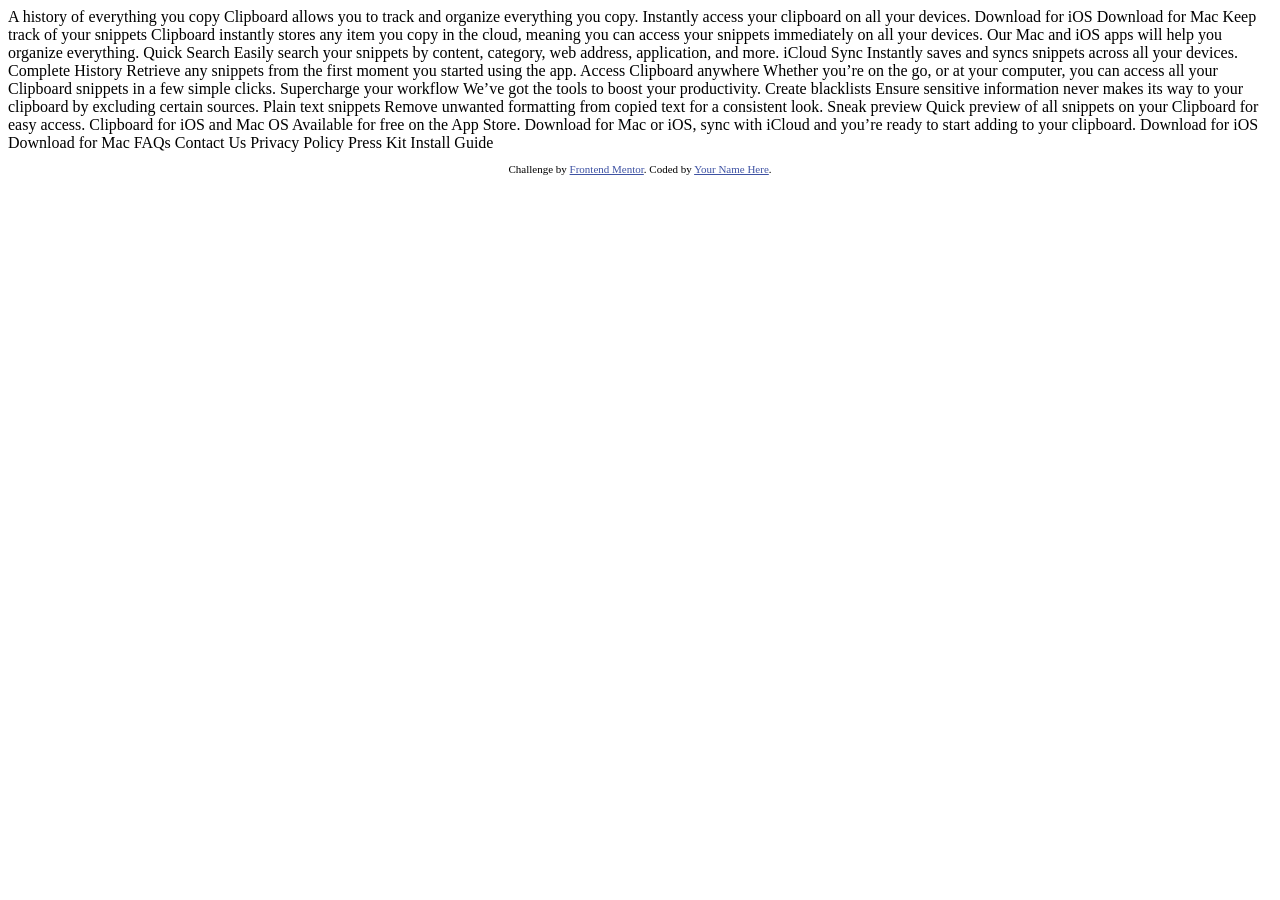
==== index.html @ 1fba63fd "Initial commit" ====
<!DOCTYPE html>
<html lang="en">

<head>
  <meta charset="UTF-8">
  <meta name="viewport" content="width=device-width, initial-scale=1.0">
  <!-- displays site properly based on user's device -->

  <link rel="icon" type="image/png" sizes="32x32" href="./images/favicon-32x32.png">

  <title>Frontend Mentor | Clipboard landing page</title>

  <!-- Feel free to remove these styles or customise in your own stylesheet 👍 -->
  <style>
    .attribution {
      font-size: 11px;
      text-align: center;
    }

    .attribution a {
      color: hsl(228, 45%, 44%);
    }
  </style>
</head>

<body>

  A history of everything you copy

  Clipboard allows you to track and organize everything you
  copy. Instantly access your clipboard on all your devices.

  Download for iOS
  Download for Mac

  Keep track of your snippets

  Clipboard instantly stores any item you copy in the cloud,
  meaning you can access your snippets immediately on all your
  devices. Our Mac and iOS apps will help you organize everything.

  Quick Search
  Easily search your snippets by content, category, web address, application, and more.


  iCloud Sync

  Instantly saves and syncs snippets across all your devices.

  Complete History

  Retrieve any snippets from the first moment you started using the app.

  Access Clipboard anywhere

  Whether you’re on the go, or at your computer, you can access all your Clipboard
  snippets in a few simple clicks.

  Supercharge your workflow

  We’ve got the tools to boost your productivity.

  Create blacklists

  Ensure sensitive information never makes its way to your clipboard by excluding certain sources.

  Plain text snippets

  Remove unwanted formatting from copied text for a consistent look.

  Sneak preview

  Quick preview of all snippets on your Clipboard for easy access.

  Clipboard for iOS and Mac OS

  Available for free on the App Store. Download for Mac or iOS, sync with iCloud
  and you’re ready to start adding to your clipboard.

  Download for iOS
  Download for Mac

  FAQs
  Contact Us
  Privacy Policy
  Press Kit
  Install Guide

  <footer>
    <p class="attribution">
      Challenge by <a href="https://www.frontendmentor.io?ref=challenge" target="_blank">Frontend Mentor</a>.
      Coded by <a href="#">Your Name Here</a>.
    </p>
  </footer>
</body>

</html>
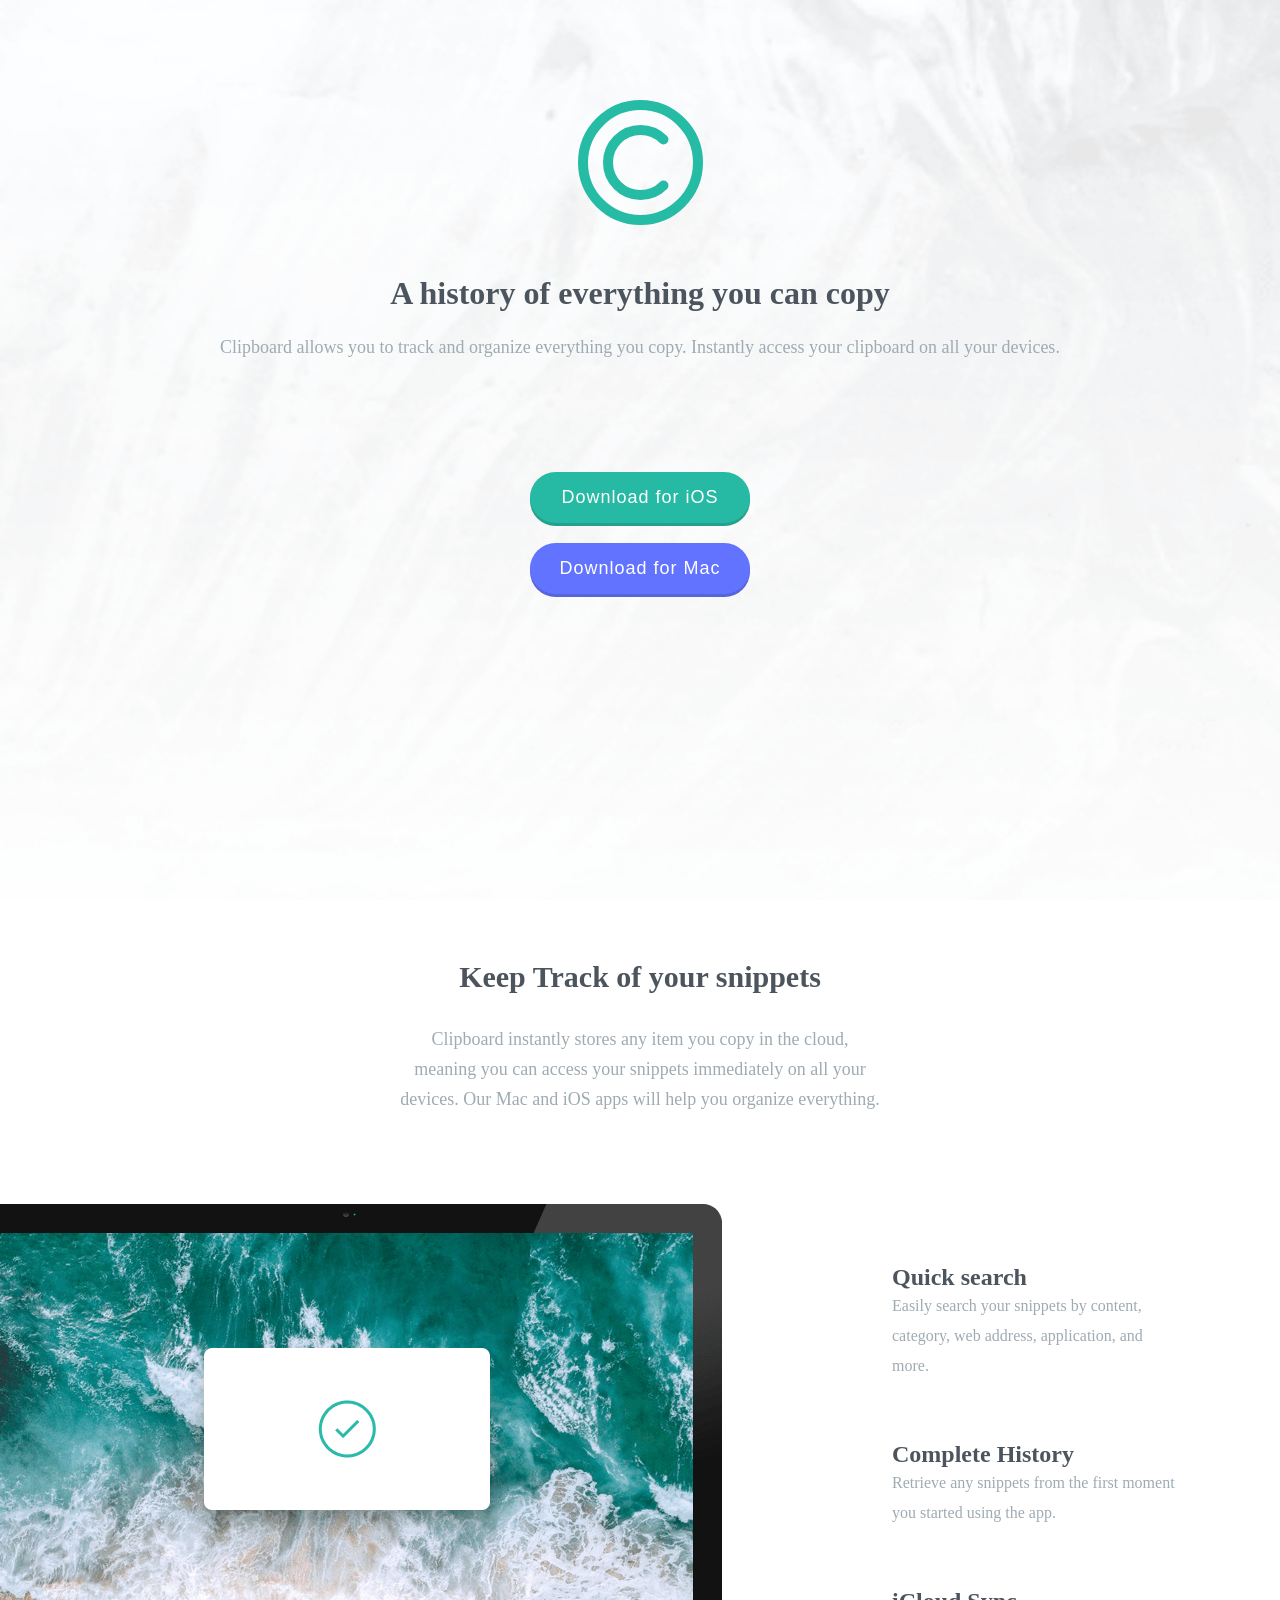
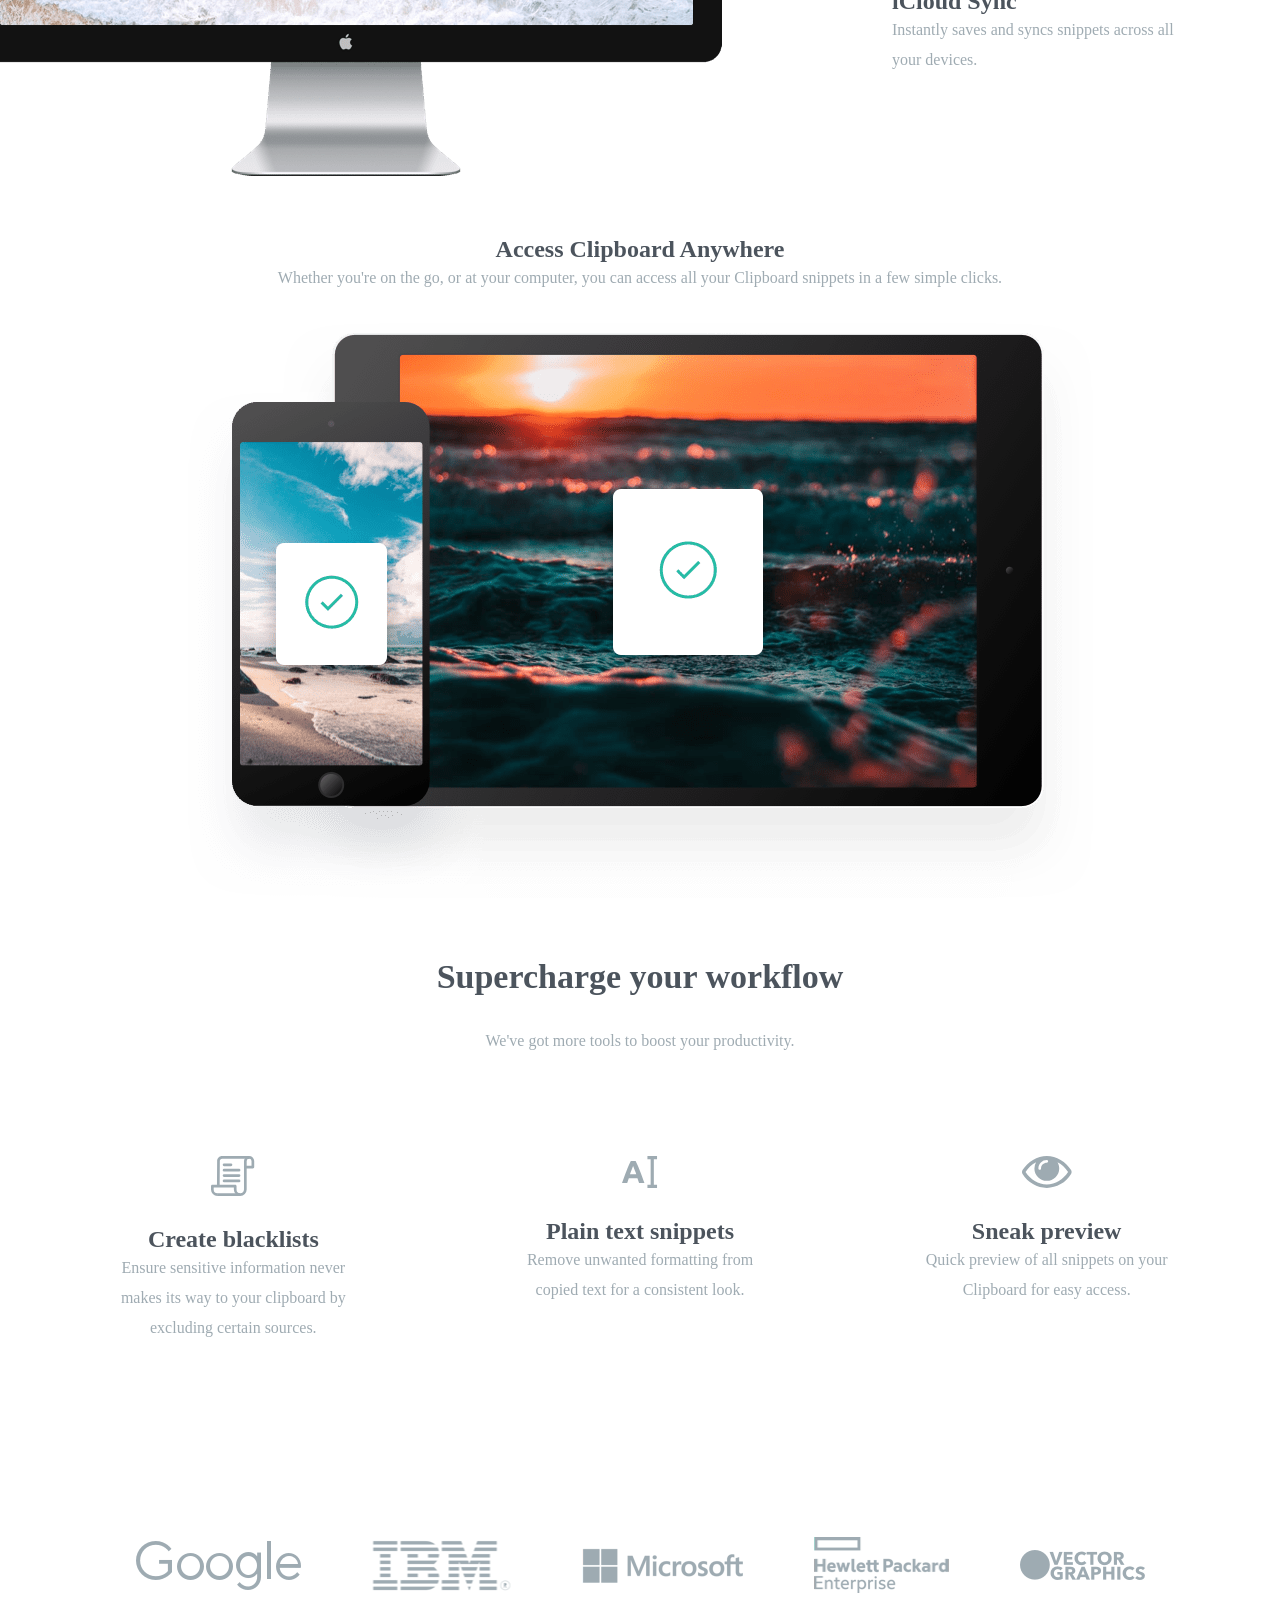
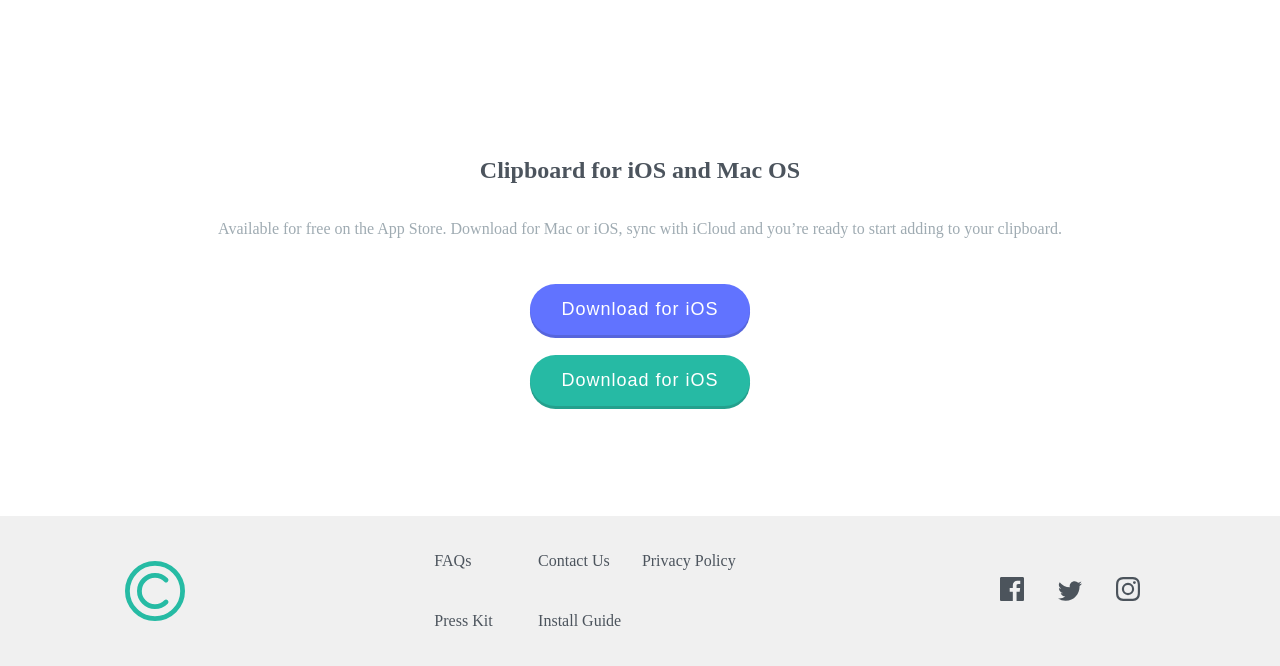
==== commit b95730e5: "Final commit" ====
--- a/index.html
+++ b/index.html
@@ -2,96 +2,122 @@
 <html lang="en">
 
 <head>
-  <meta charset="UTF-8">
-  <meta name="viewport" content="width=device-width, initial-scale=1.0">
-  <!-- displays site properly based on user's device -->
-
-  <link rel="icon" type="image/png" sizes="32x32" href="./images/favicon-32x32.png">
-
-  <title>Frontend Mentor | Clipboard landing page</title>
-
-  <!-- Feel free to remove these styles or customise in your own stylesheet 👍 -->
-  <style>
-    .attribution {
-      font-size: 11px;
-      text-align: center;
-    }
-
-    .attribution a {
-      color: hsl(228, 45%, 44%);
-    }
-  </style>
+    <meta charset="UTF-8">
+    <meta http-equiv="X-UA-Compatible" content="IE=edge">
+    <meta name="viewport" content="width=device-width, initial-scale=1.0">
+    <link rel="stylesheet" href="styles/styles.css">
+    <title>Clipboard</title>
 </head>
 
 <body>
+    <header id="header">
+        <img src="images/logo.svg" alt="" id="header-logo">
+        <h1 class="header-text" id="header-title">A history of everything you can copy</h1>
+        <p class="header-text" id="header-desc">
+            Clipboard allows you to track and organize everything you
+            copy. Instantly access your clipboard on all your devices.
+        </p>
+        <button class="download-btn" id="ios">Download for iOS</button>
+        <button class="download-btn" id="mac">Download for Mac</button>
+    </header>
+    <main id="main">
+        <section id="features">
+            <h2 class="feature-heading" id="feature-track-heading">Keep Track of your snippets</h2>
+            <p class="feature-desc" id="feature-track-desc">
+                Clipboard instantly stores any item you copy in the cloud,
+                meaning you can access your snippets immediately on all your
+                devices. Our Mac and iOS apps will help you organize everything.
+            </p>
+            <div class="feature-one">
+                <img class="feature-img" src="images/image-computer.png" alt="" id="desktop-img">
+                <div class="feature-one-text">
+                    <h2 class="feature-heading" id="search">Quick search</h2>
+                    <p class="feature-desc">
+                        Easily search your snippets by content, category, web address, application, and more.
+                    </p>
 
-  A history of everything you copy
+                    <h2 class="feature-heading">Complete History </h2>
+                    <p class="feature-desc">
+                        Retrieve any snippets from the first moment you started using the app.
+                    </p>
 
-  Clipboard allows you to track and organize everything you
-  copy. Instantly access your clipboard on all your devices.
+                    <h2 class="feature-heading">iCloud Sync</h2>
+                    <p class="feature-desc">
+                        Instantly saves and syncs snippets across all your devices.
+                    </p>
+                </div>
+            </div>
+            <h2 class="feature-heading">Access Clipboard Anywhere</h2>
+            <p class="feature-desc">
+                Whether you're on the go, or at your computer, you can access all your Clipboard
+                snippets in a few simple clicks.
+            </p>
+            <img src="images/image-devices.png" alt="" class="feature-img" id="devices-img">
 
-  Download for iOS
-  Download for Mac
+            <h2 class="feature-heading" id="tools-heading">Supercharge your workflow</h2>
+            <p class="feature-desc" id="tools-desc">
+                We've got more tools to boost your productivity.
+            </p>
+            <div class="tools">
+                <div class="tool1">
+                    <img class="feature-icons" class="blacklist" src="images/icon-blacklist.svg" alt="">
+                    <h2 class="feature-heading">Create blacklists</h2>
+                    <p class="feature-desc">
+                        Ensure sensitive information never makes its way to your clipboard by excluding certain sources.
+                    </p>
+                </div>
+                <div class="tool2">
+                    <img class="feature-icons" class="snippet" src="images/icon-text.svg" alt="">
+                    <h2 class="feature-heading">Plain text snippets</h2>
+                    <p class="feature-desc">
+                        Remove unwanted formatting from copied text for a consistent look.
+                    </p>
+                </div>
+                <div class="tool3">
+                    <img class="feature-icons" class="preview" src="images/icon-preview.svg" alt="">
+                    <h2 class="feature-heading">Sneak preview</h2>
+                    <p class="feature-desc">
+                        Quick preview of all snippets on your Clipboard for easy access.
+                    </p>
+                </div>
+            </div>
+        </section>
 
-  Keep track of your snippets
+        <section id="affiliations">
+            <img src="images/logo-google.png" alt="" class="affiliate-logo">
+            <img src="images/logo-ibm.png" alt="" class="affiliate-logo">
+            <img src="images/logo-microsoft.png" alt="" class="affiliate-logo">
+            <img src="images/logo-hp.png" alt="" class="affiliate-logo">
+            <img src="images/logo-vector-graphics.png" alt="" class="affiliate-logo">
+        </section>
 
-  Clipboard instantly stores any item you copy in the cloud,
-  meaning you can access your snippets immediately on all your
-  devices. Our Mac and iOS apps will help you organize everything.
+        <section id="download">
+            <h2 class="download-title">Clipboard for iOS and Mac OS</h2>
+            <p class="download-desc">
+                Available for free on the App Store. Download for Mac or iOS, sync with iCloud
+                and you’re ready to start adding to your clipboard.
+            </p>
 
-  Quick Search
-  Easily search your snippets by content, category, web address, application, and more.
+            <button class="download-btn" id="mac-download">Download for iOS</button><button class="download-btn"
+                id="ios-download">Download for iOS</button>
+        </section>
+    </main>
+    <footer id="footer">
 
-
-  iCloud Sync
-
-  Instantly saves and syncs snippets across all your devices.
-
-  Complete History
-
-  Retrieve any snippets from the first moment you started using the app.
-
-  Access Clipboard anywhere
-
-  Whether you’re on the go, or at your computer, you can access all your Clipboard
-  snippets in a few simple clicks.
-
-  Supercharge your workflow
-
-  We’ve got the tools to boost your productivity.
-
-  Create blacklists
-
-  Ensure sensitive information never makes its way to your clipboard by excluding certain sources.
-
-  Plain text snippets
-
-  Remove unwanted formatting from copied text for a consistent look.
-
-  Sneak preview
-
-  Quick preview of all snippets on your Clipboard for easy access.
-
-  Clipboard for iOS and Mac OS
-
-  Available for free on the App Store. Download for Mac or iOS, sync with iCloud
-  and you’re ready to start adding to your clipboard.
-
-  Download for iOS
-  Download for Mac
-
-  FAQs
-  Contact Us
-  Privacy Policy
-  Press Kit
-  Install Guide
-
-  <footer>
-    <p class="attribution">
-      Challenge by <a href="https://www.frontendmentor.io?ref=challenge" target="_blank">Frontend Mentor</a>.
-      Coded by <a href="#">Your Name Here</a>.
-    </p>
-  </footer>
+        <img src="images/logo.svg" alt="" class="footer-logo">
+        <div class="footer-text">
+            <p class="footer-info">FAQs</p>
+            <p class="footer-info">Contact Us</p>
+            <p class="footer-info">Privacy Policy</p>
+            <p class="footer-info">Press Kit</p>
+            <p class="footer-info">Install Guide</p>
+        </div>
+        <div class="footer-images">
+            <img src="images/icon-facebook.svg" alt="" class="footer-icon">
+            <img src="images/icon-twitter.svg" alt="" class="footer-icon">
+            <img src="images/icon-instagram.svg" alt="" class="footer-icon">
+        </div>
+    </footer>
 </body>
 
 </html>
--- a/styles/styles.css
+++ b/styles/styles.css
@@ -0,0 +1,276 @@
+@import url("https://fonts.googleapis.com/css2?family=Bai+Jamjuree:wght@400;600&display=swap");
+:root {
+  --btn-cyan: hsl(171, 66%, 44%);
+  --btn-purple: hsl(233, 100%, 69%);
+  --heading-gray: hsl(210, 10%, 33%);
+  --text-gray: hsl(201, 11%, 66%);
+}
+
+* {
+  margin: 0;
+  padding: 0;
+}
+
+body {
+  font-family: "Bai Jamjuree";
+}
+
+h1,
+h2 {
+  color: var(--heading-gray);
+}
+
+p {
+  color: var(--text-gray);
+  line-height: 30px;
+}
+
+#header {
+  display: -webkit-box;
+  display: -ms-flexbox;
+  display: flex;
+  -webkit-box-orient: vertical;
+  -webkit-box-direction: normal;
+      -ms-flex-direction: column;
+          flex-direction: column;
+  -webkit-box-align: center;
+      -ms-flex-align: center;
+          align-items: center;
+  height: 100vh;
+  background-image: url("../images/bg-header-mobile.png");
+  background-repeat: no-repeat;
+  background-size: cover;
+  background-position: center;
+  overflow: auto;
+}
+
+.header-text {
+  text-align: center;
+  margin: 10px;
+}
+
+#header-logo {
+  margin-top: 100px;
+}
+
+#header-title {
+  margin: 50px 30px 0 30px;
+}
+
+#header-desc {
+  margin-top: 20px;
+  font-size: 18px;
+}
+
+.download-btn {
+  margin: 10px 0;
+  width: 70%;
+  padding: 15px;
+  border-radius: 50px;
+  border: none;
+  border-right: none;
+  color: white;
+  font-size: 18px;
+  letter-spacing: 1px;
+  font-weight: 400;
+}
+
+#ios {
+  margin-top: 100px;
+  background-color: var(--btn-cyan);
+  -webkit-box-shadow: 0px 3px #24a08d;
+          box-shadow: 0px 3px #24a08d;
+}
+
+#mac {
+  background-color: var(--btn-purple);
+  -webkit-box-shadow: 0px 3px #5665dc;
+          box-shadow: 0px 3px #5665dc;
+}
+
+main h2,
+main p {
+  text-align: center;
+}
+
+.feature-img {
+  max-width: 90%;
+  height: auto;
+  margin: 0 20px;
+}
+
+.feature-icons {
+  display: block;
+  margin: auto;
+  margin-bottom: -30px;
+}
+
+.feature-heading {
+  margin-top: 60px;
+}
+
+.feature-desc {
+  margin: 0 70px 30px 70px;
+}
+
+#affiliations {
+  margin: 100px;
+}
+
+.affiliate-logo {
+  display: block;
+  height: auto;
+  max-width: 100%;
+  margin: 4em auto;
+}
+
+#download {
+  display: -webkit-box;
+  display: -ms-flexbox;
+  display: flex;
+  -webkit-box-orient: vertical;
+  -webkit-box-direction: normal;
+      -ms-flex-direction: column;
+          flex-direction: column;
+  -webkit-box-align: center;
+      -ms-flex-align: center;
+          align-items: center;
+}
+
+.download-title {
+  margin-bottom: 30px;
+}
+
+.download-desc {
+  margin: 0 70px 30px 70px;
+}
+
+#ios-download {
+  background-color: var(--btn-cyan);
+  -webkit-box-shadow: 0px 3px #24a08d;
+          box-shadow: 0px 3px #24a08d;
+}
+
+#mac-download {
+  background-color: var(--btn-purple);
+  -webkit-box-shadow: 0px 3px #5665dc;
+          box-shadow: 0px 3px #5665dc;
+}
+
+footer {
+  padding: 20px 0;
+  margin-top: 100px;
+  text-align: center;
+  background-color: #f0f0f0;
+}
+
+footer .footer-logo {
+  width: 20%;
+  margin: 20px 0;
+}
+
+footer .footer-info {
+  color: var(--heading-gray);
+  padding: 10px 0;
+}
+
+footer .footer-icon {
+  margin: 20px 0;
+  padding: 0 15px;
+}
+
+@media (min-width: 1080px) {
+  .download-btn {
+    max-width: 220px;
+  }
+  #feature-track-heading {
+    font-size: 30px;
+  }
+  #feature-track-desc {
+    font-size: 18px;
+    margin: 30px 400px 90px 400px;
+  }
+  .feature-one {
+    display: -webkit-box;
+    display: -ms-flexbox;
+    display: flex;
+  }
+  .feature-one .feature-img {
+    position: relative;
+    right: 50px;
+  }
+  .feature-one-text {
+    display: block;
+    margin: 0 100px;
+  }
+  .feature-one-text h2,
+  .feature-one-text p {
+    text-align: left;
+  }
+  .feature-one-text .feature-desc {
+    margin: 0;
+  }
+  #devices-img {
+    display: block;
+    margin: auto;
+  }
+  #tools-heading {
+    font-size: 34px;
+  }
+  #tools-desc {
+    margin: 30px 0 100px 0;
+  }
+  .tools {
+    margin: 0 30px;
+    display: -ms-grid;
+    display: grid;
+    -ms-grid-columns: 1fr 1fr 1fr;
+        grid-template-columns: 1fr 1fr 1fr;
+  }
+  #affiliations {
+    display: -webkit-box;
+    display: -ms-flexbox;
+    display: flex;
+    -webkit-box-pack: space-evenly;
+        -ms-flex-pack: space-evenly;
+            justify-content: space-evenly;
+  }
+  .affiliate-logo {
+    -ms-flex-item-align: center;
+        -ms-grid-row-align: center;
+        align-self: center;
+  }
+  #download #mac-download {
+    float: right;
+  }
+  footer {
+    display: -webkit-box;
+    display: -ms-flexbox;
+    display: flex;
+    -ms-flex-pack: distribute;
+        justify-content: space-around;
+  }
+  footer .footer-logo {
+    -ms-flex-item-align: center;
+        -ms-grid-row-align: center;
+        align-self: center;
+    width: 60px;
+  }
+  footer .footer-text {
+    display: -ms-grid;
+    display: grid;
+    -ms-grid-columns: 1fr 1fr 1fr;
+        grid-template-columns: 1fr 1fr 1fr;
+    -webkit-box-pack: left;
+        -ms-flex-pack: left;
+            justify-content: left;
+    grid-gap: 10px;
+    text-align: left;
+  }
+  footer .footer-images {
+    -ms-flex-item-align: center;
+        -ms-grid-row-align: center;
+        align-self: center;
+  }
+}
+/*# sourceMappingURL=styles.css.map */
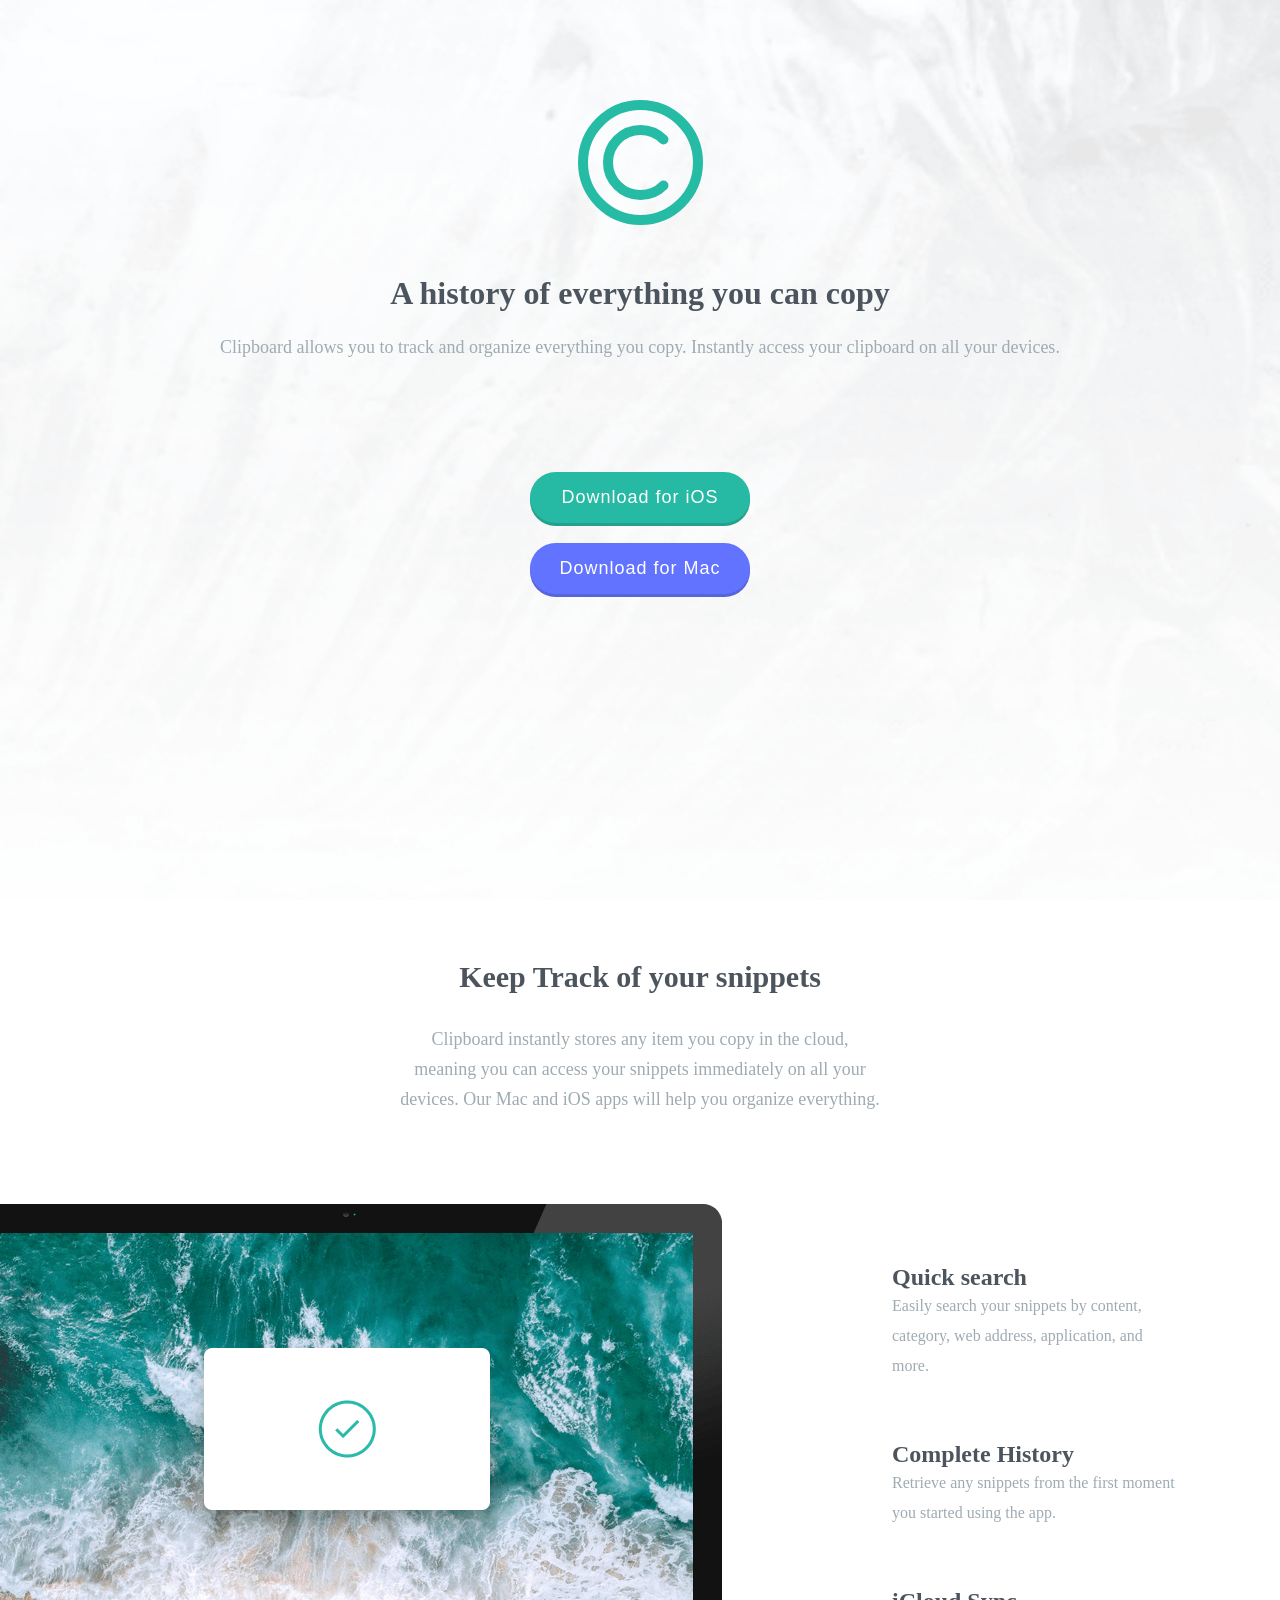
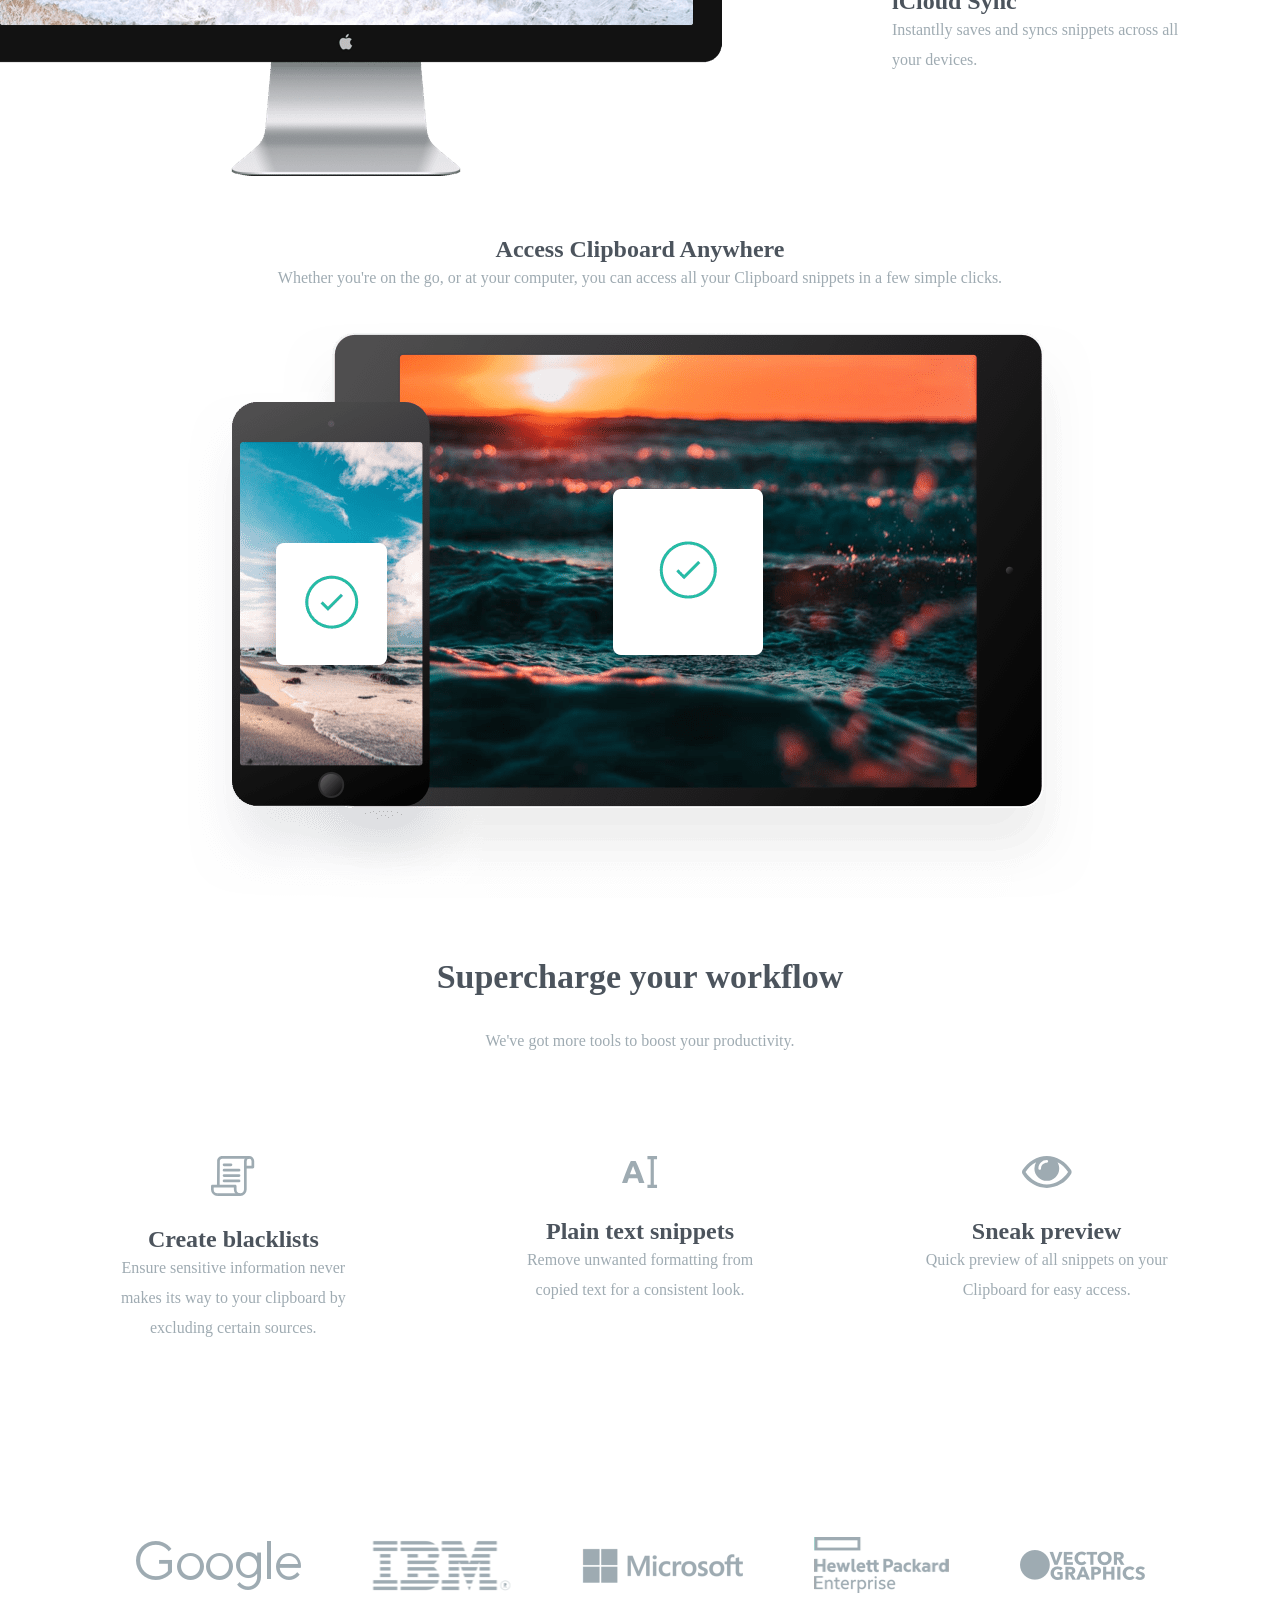
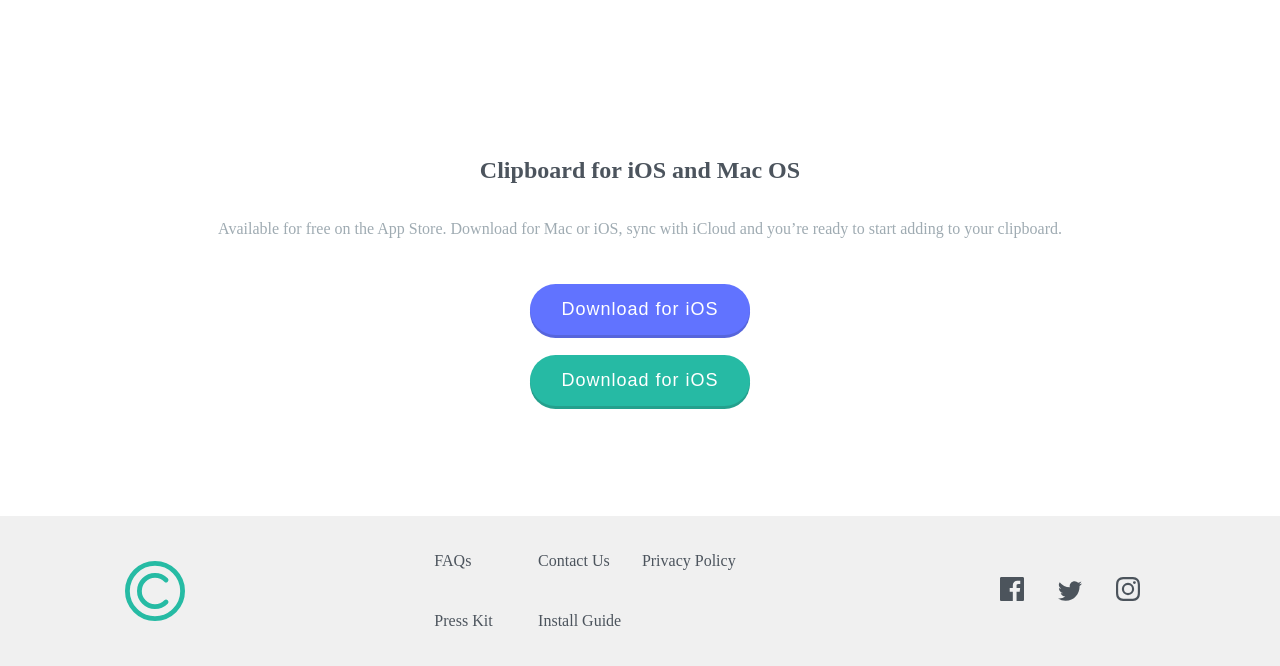
==== commit aae06d65: "Update index.html" ====
--- a/index.html
+++ b/index.html
@@ -43,7 +43,7 @@
 
                     <h2 class="feature-heading">iCloud Sync</h2>
                     <p class="feature-desc">
-                        Instantly saves and syncs snippets across all your devices.
+                        Instantlly saves and syncs snippets across all your devices.
                     </p>
                 </div>
             </div>
@@ -120,4 +120,4 @@
     </footer>
 </body>
 
-</html>+</html>
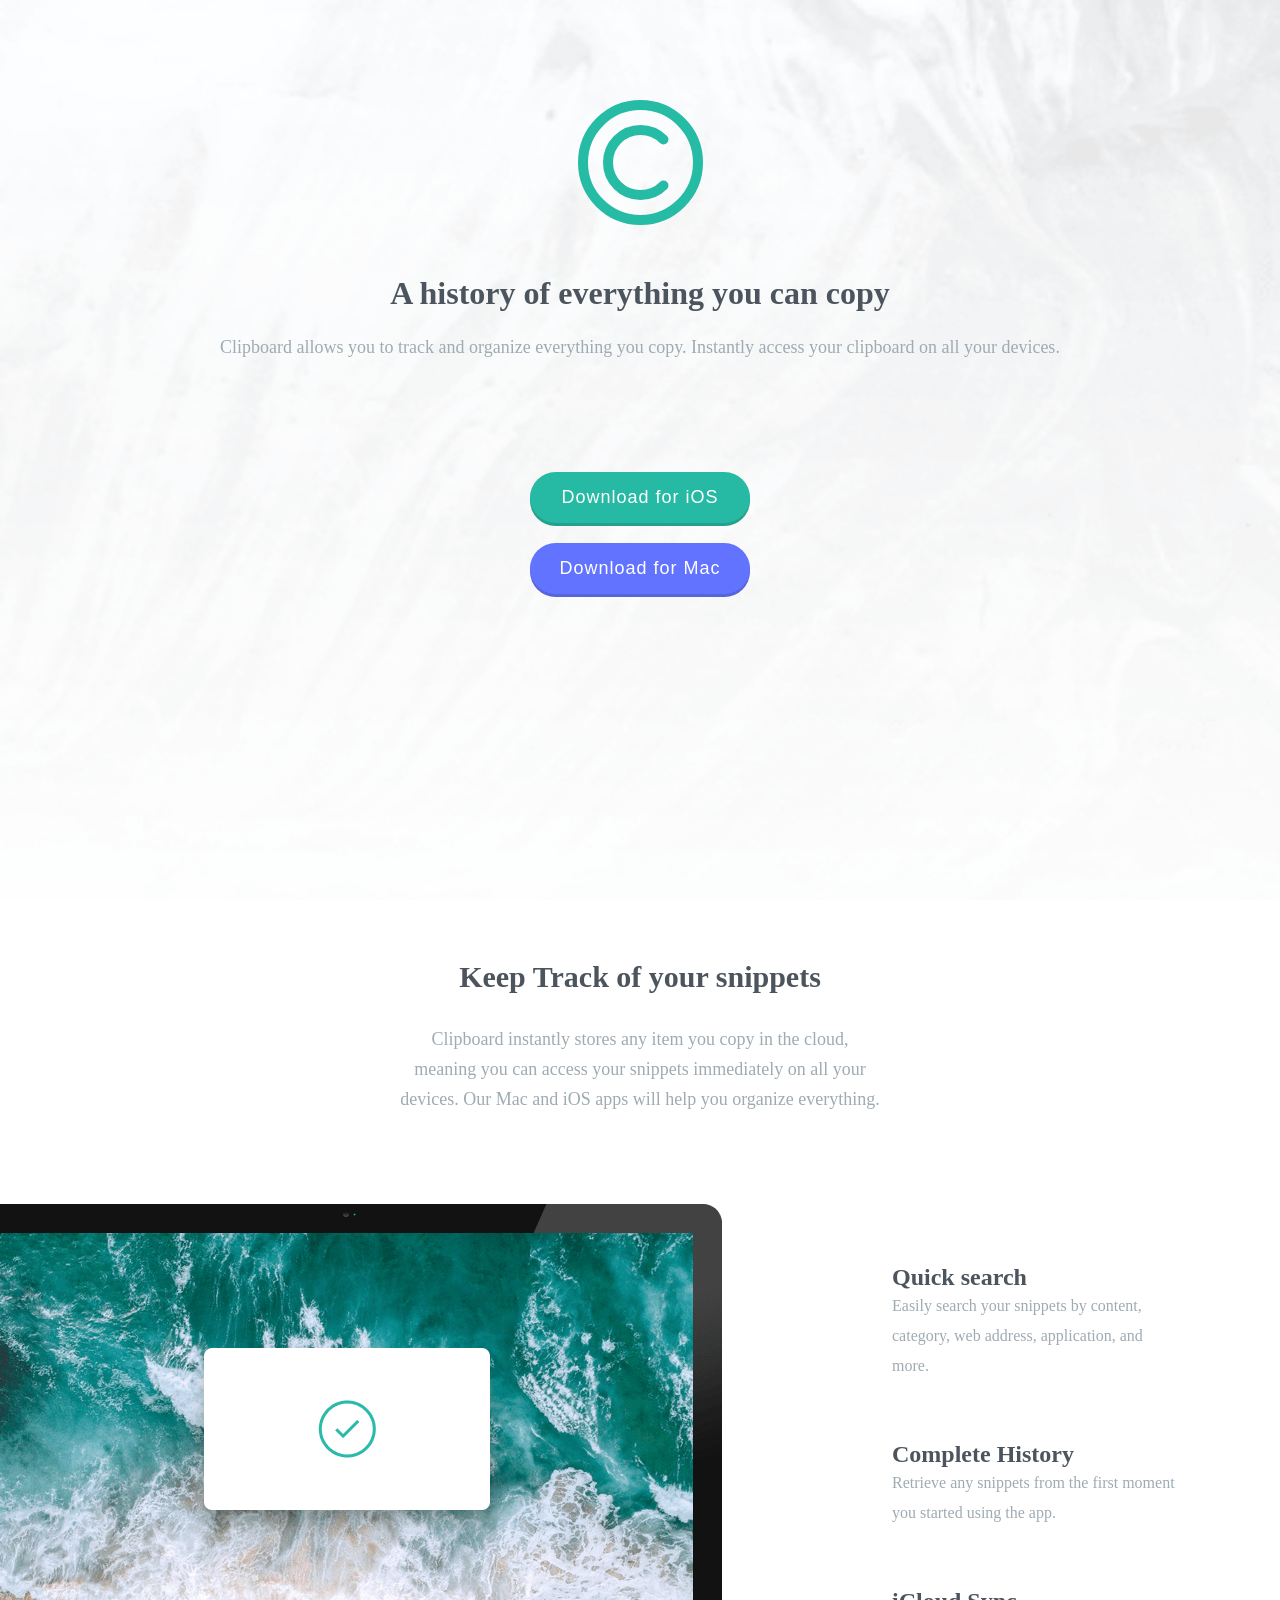
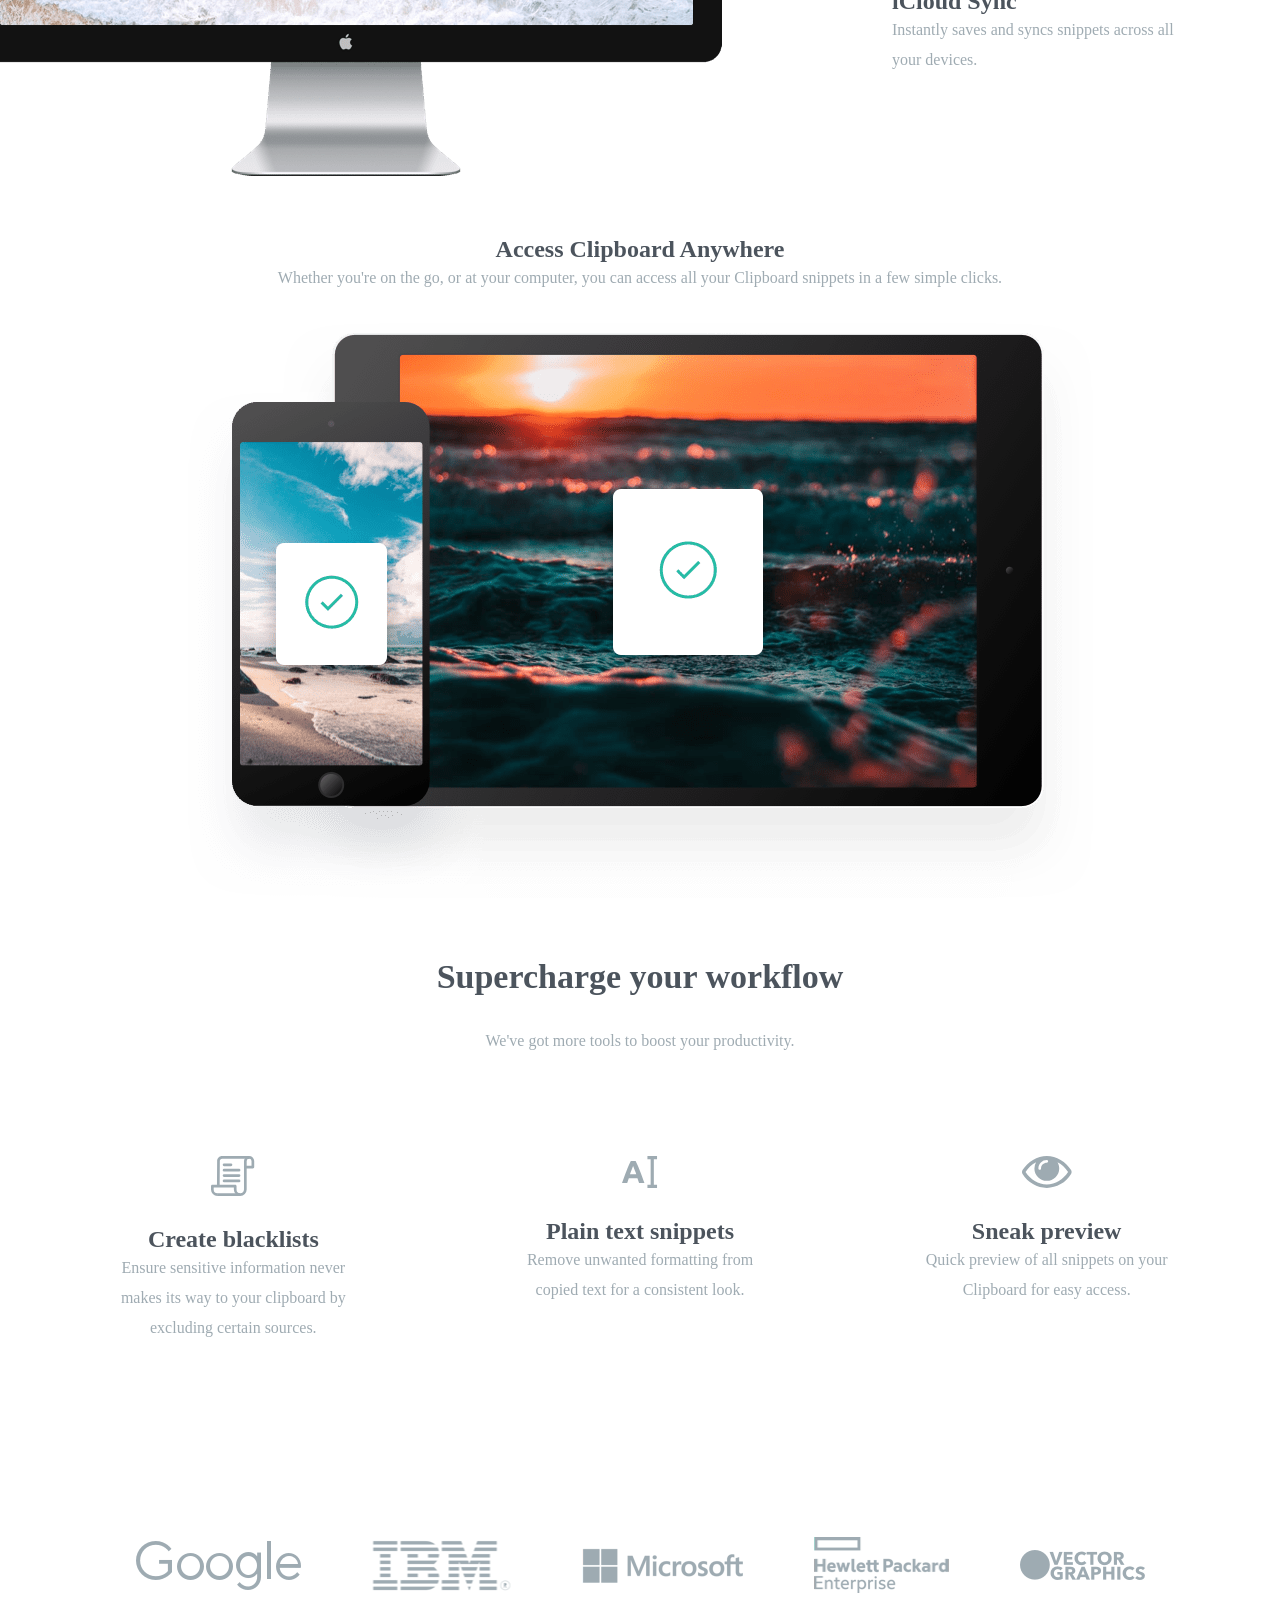
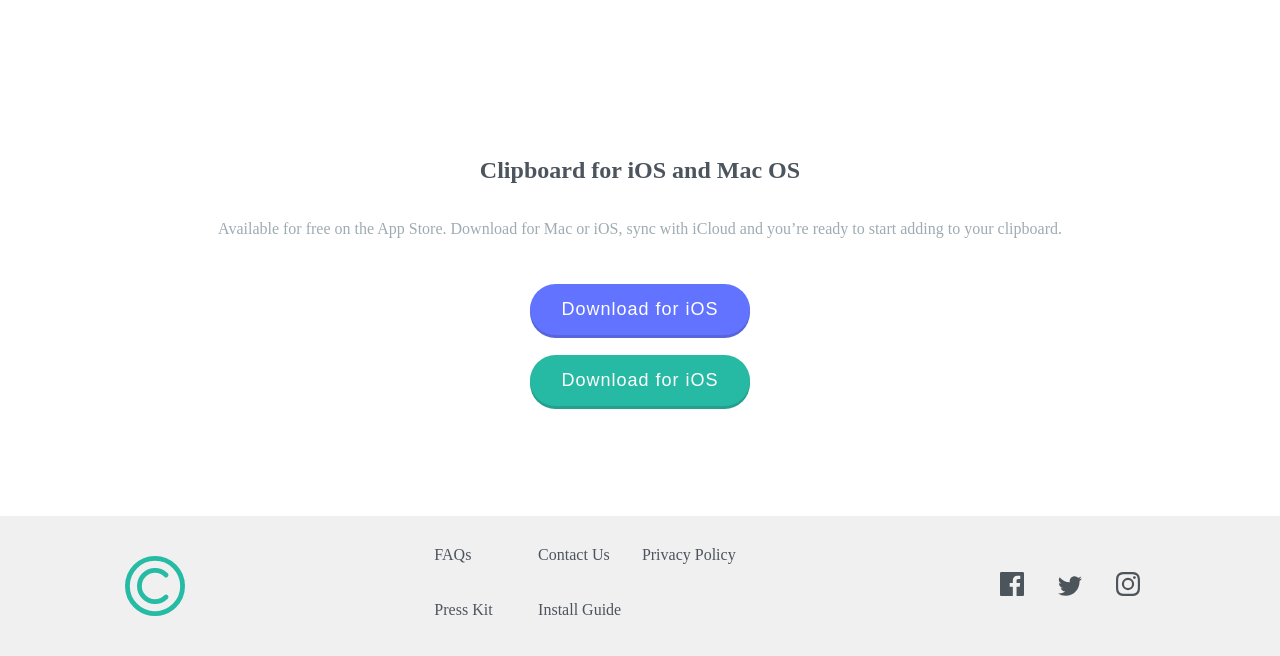
==== commit 3b5218bc: "Third commit" ====
--- a/index.html
+++ b/index.html
@@ -43,7 +43,7 @@
 
                     <h2 class="feature-heading">iCloud Sync</h2>
                     <p class="feature-desc">
-                        Instantlly saves and syncs snippets across all your devices.
+                        Instantly saves and syncs snippets across all your devices.
                     </p>
                 </div>
             </div>
@@ -106,18 +106,18 @@
 
         <img src="images/logo.svg" alt="" class="footer-logo">
         <div class="footer-text">
-            <p class="footer-info">FAQs</p>
-            <p class="footer-info">Contact Us</p>
-            <p class="footer-info">Privacy Policy</p>
-            <p class="footer-info">Press Kit</p>
-            <p class="footer-info">Install Guide</p>
+            <a class="footer-info">FAQs</a>
+            <a class="footer-info">Contact Us</a>
+            <a class="footer-info">Privacy Policy</a>
+            <a class="footer-info">Press Kit</a>
+            <a class="footer-info">Install Guide</a>
         </div>
         <div class="footer-images">
-            <img src="images/icon-facebook.svg" alt="" class="footer-icon">
-            <img src="images/icon-twitter.svg" alt="" class="footer-icon">
-            <img src="images/icon-instagram.svg" alt="" class="footer-icon">
+            <a href="#"><img src="images/icon-facebook.svg" alt="" class="footer-icon"></a>
+            <a href=""> <img src="images/icon-twitter.svg" alt="" class="footer-icon"></a>
+            <a href=""><img src="images/icon-instagram.svg" alt="" class="footer-icon"></a>
         </div>
     </footer>
 </body>
 
-</html>
+</html>
--- a/styles/styles.css
+++ b/styles/styles.css
@@ -75,6 +75,10 @@
   font-weight: 400;
 }
 
+.download-btn:hover {
+  cursor: pointer;
+}
+
 #ios {
   margin-top: 100px;
   background-color: var(--btn-cyan);
@@ -179,6 +183,11 @@
   padding: 0 15px;
 }
 
+footer a:hover {
+  cursor: pointer;
+  color: #26baa4;
+}
+
 @media (min-width: 1080px) {
   .download-btn {
     max-width: 220px;
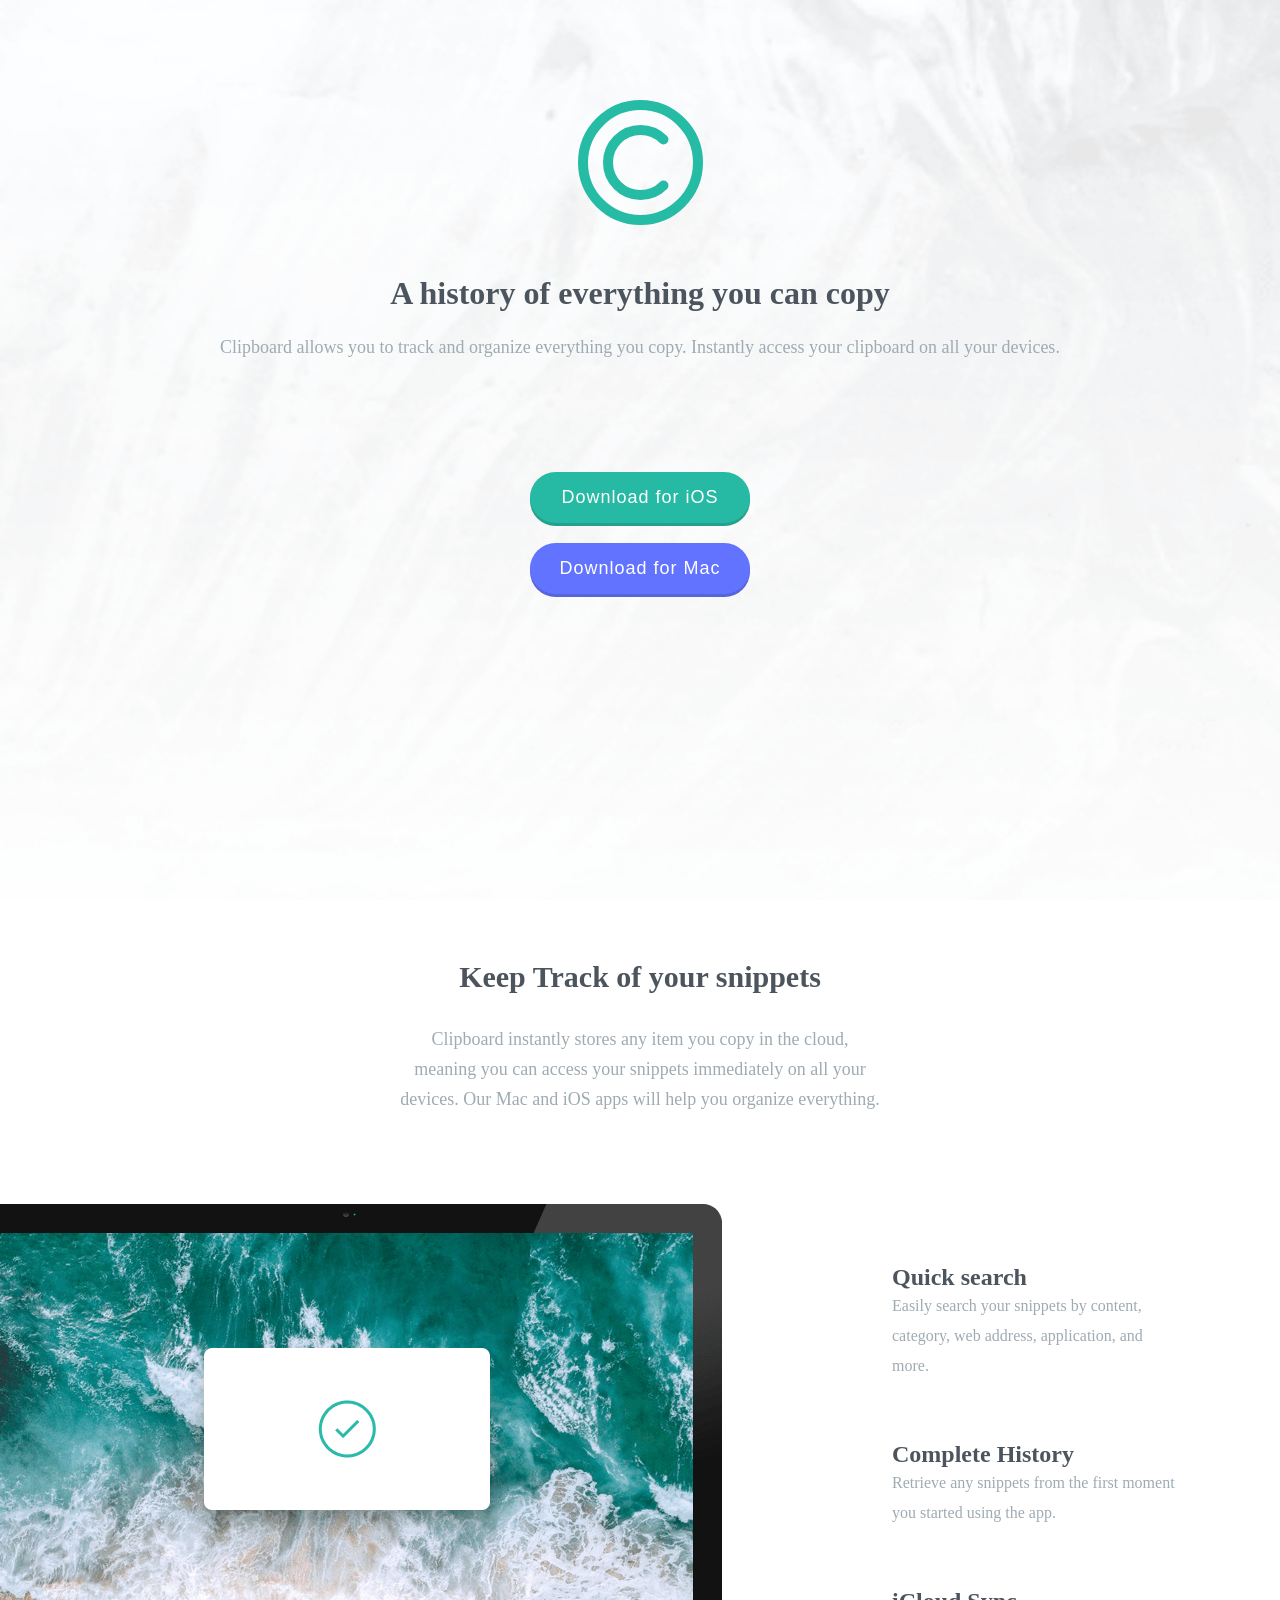
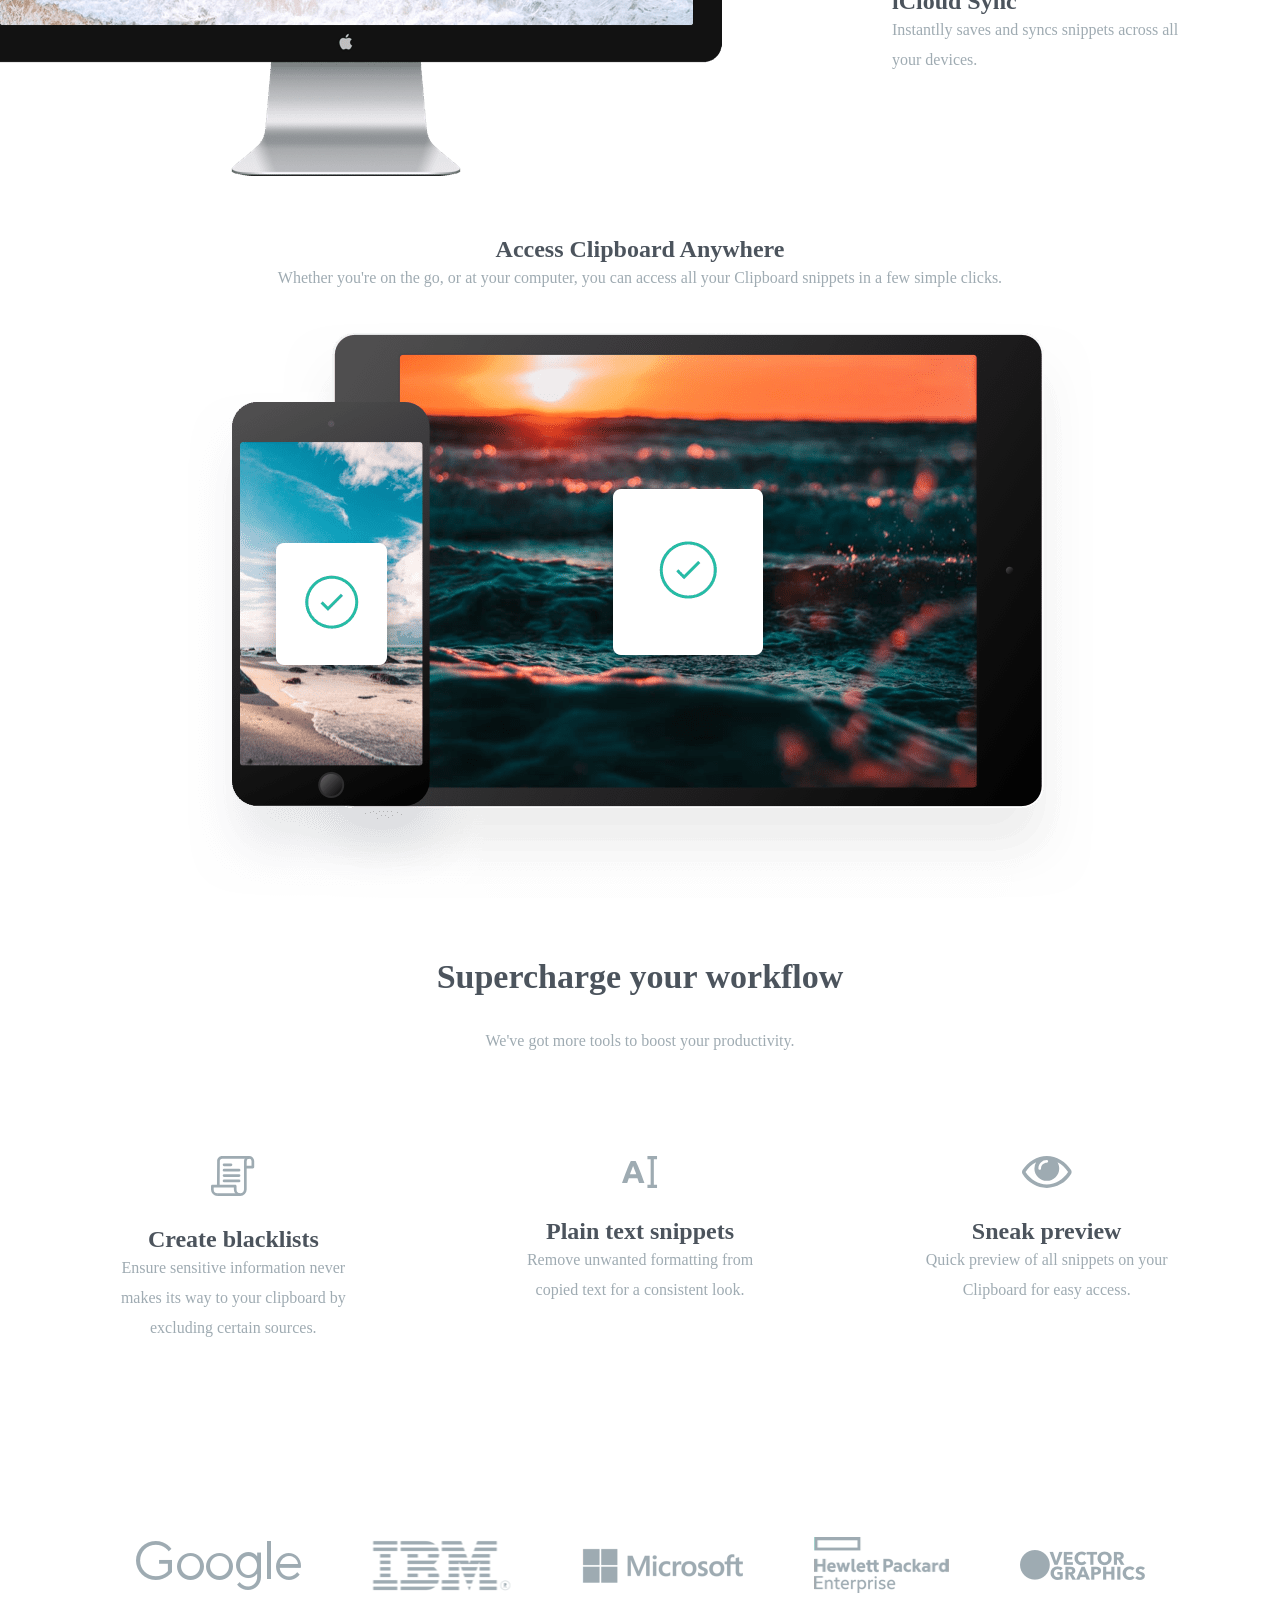
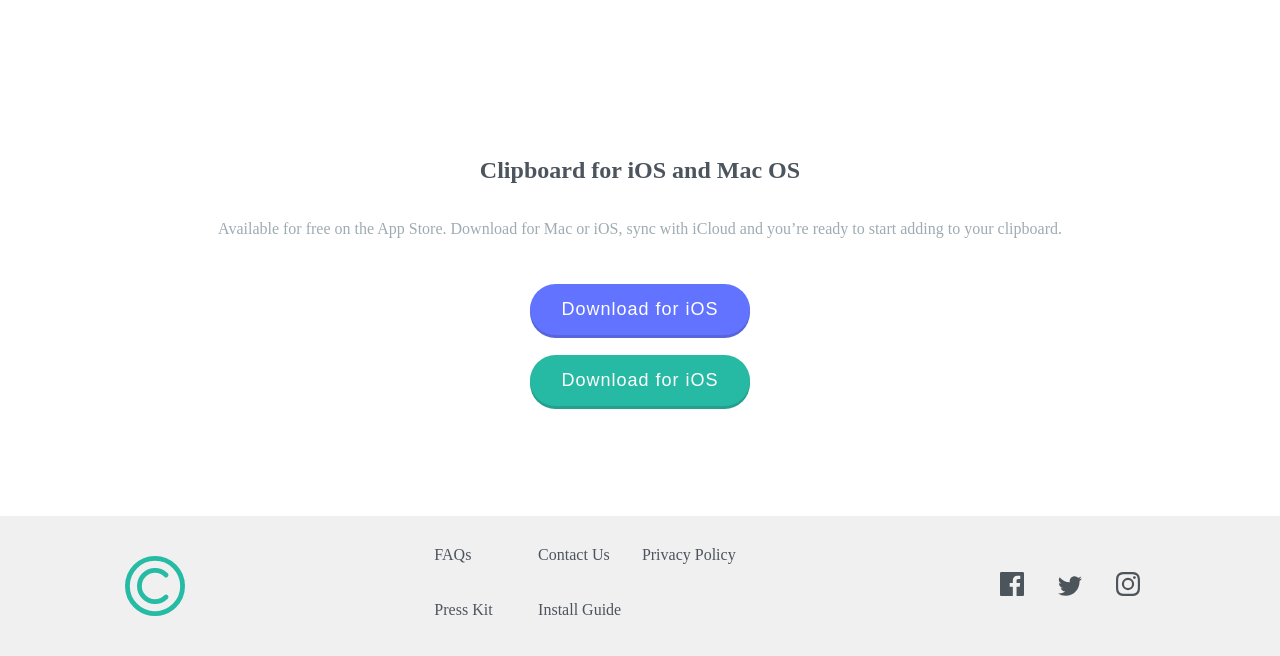
==== commit d2cbe2ae: "Merge branch 'main' of https://github.com/Sumon249/Sumon249.github.io" ====
--- a/index.html
+++ b/index.html
@@ -43,7 +43,7 @@
 
                     <h2 class="feature-heading">iCloud Sync</h2>
                     <p class="feature-desc">
-                        Instantly saves and syncs snippets across all your devices.
+                        Instantlly saves and syncs snippets across all your devices.
                     </p>
                 </div>
             </div>
@@ -120,4 +120,4 @@
     </footer>
 </body>
 
-</html>+</html>
